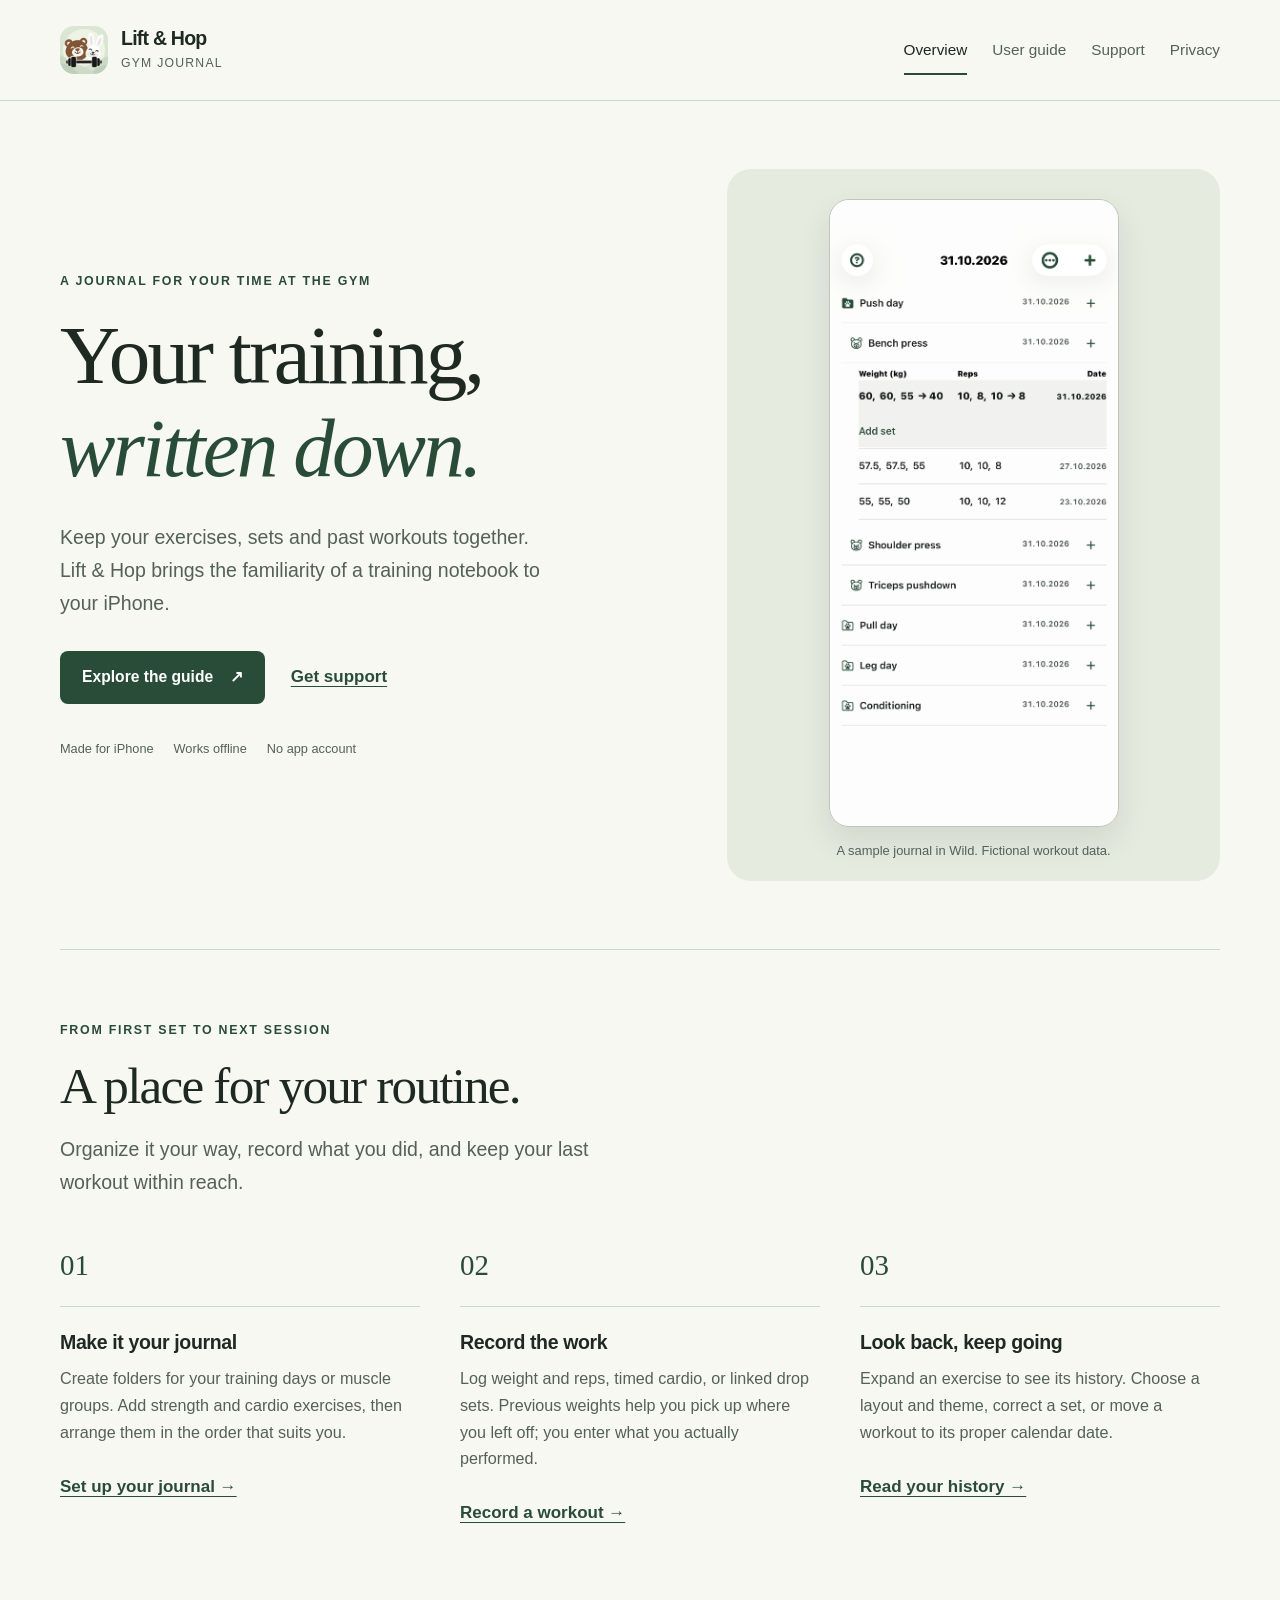
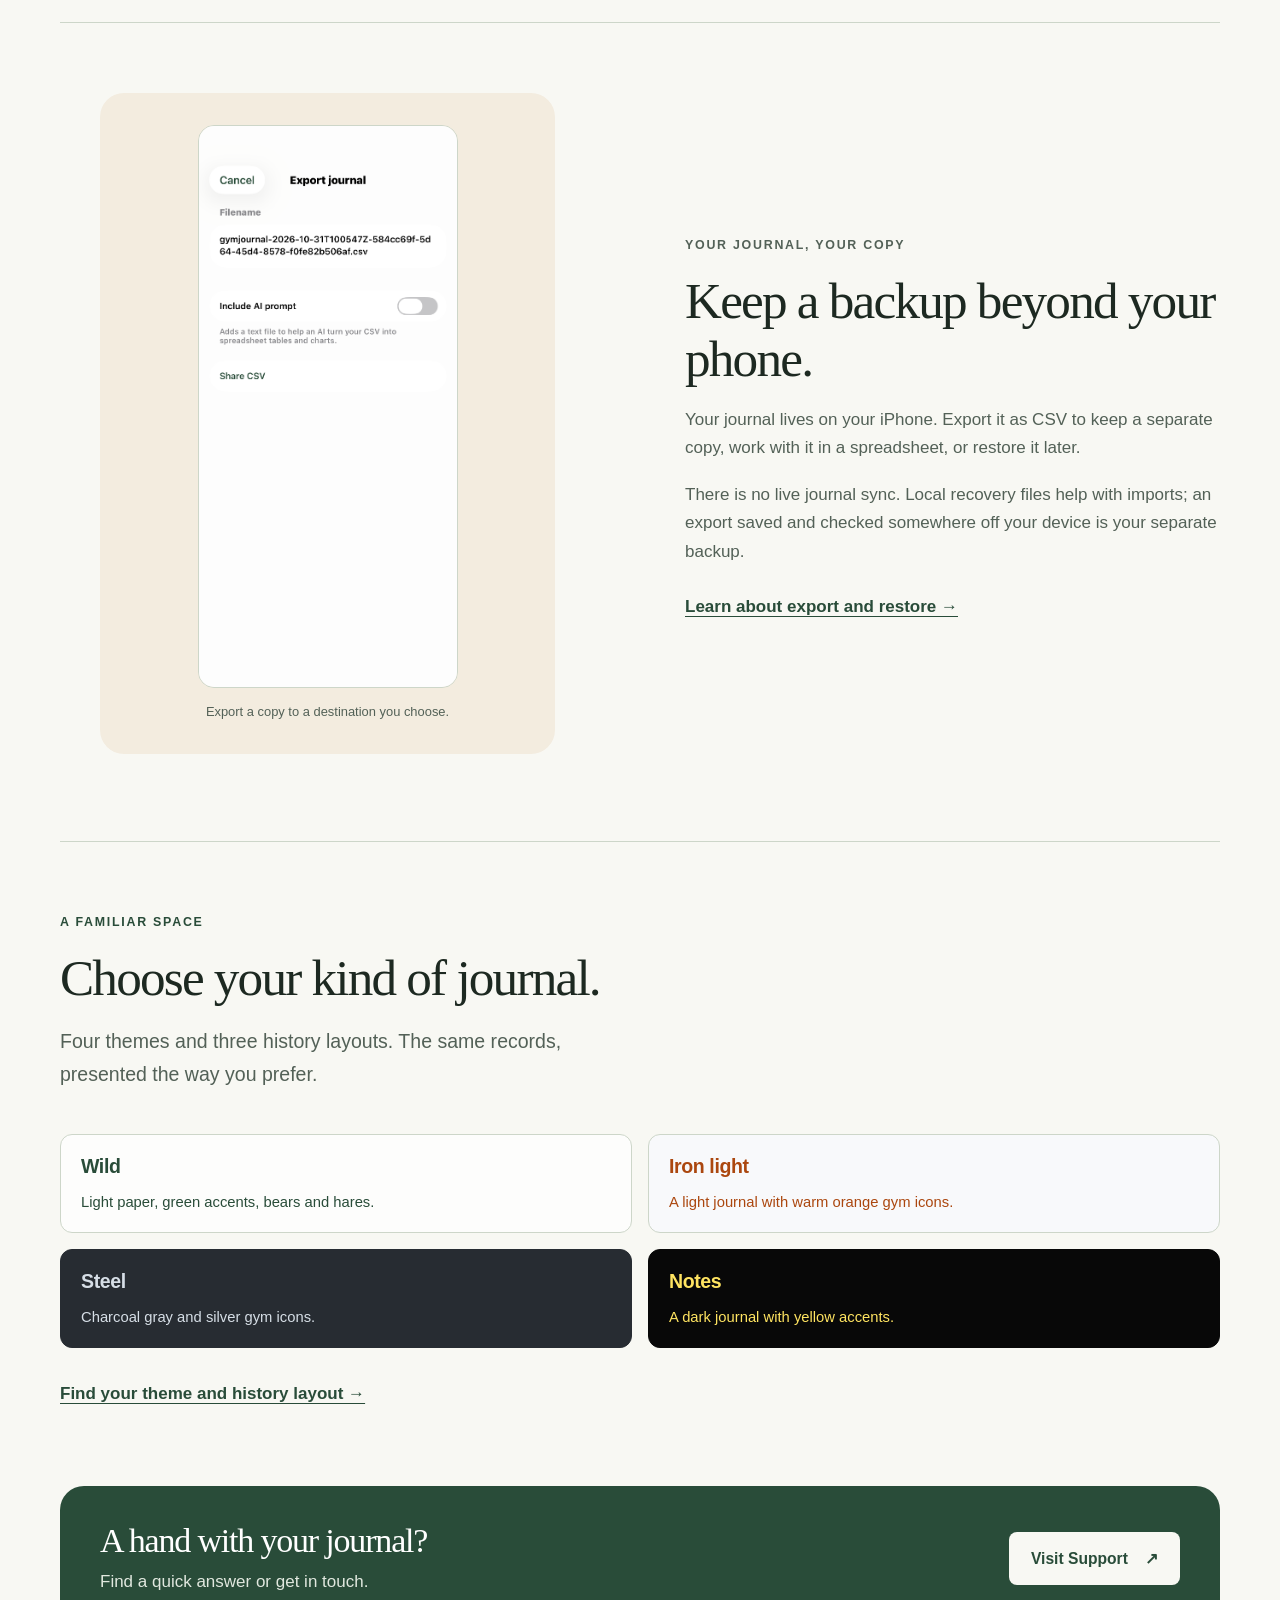
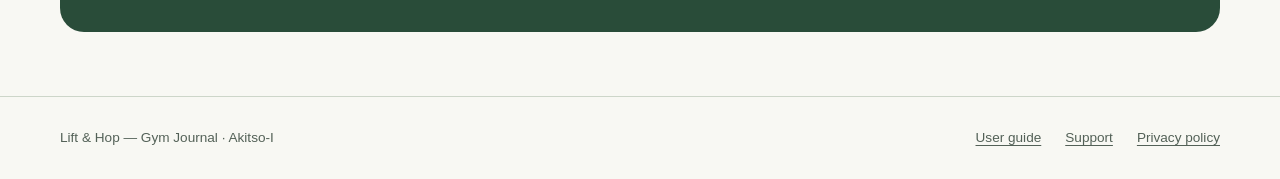
==== index.html @ 34c6dba9 "feat: add support, privacy and illustrated user guide (R3.4)" ====
<!doctype html>
<html lang="en">
<head>
    <meta charset="utf-8">
    <meta name="viewport" content="width=device-width, initial-scale=1">
    <meta name="description" content="Lift & Hop is an offline gym journal for iPhone. Learn to record strength and cardio workouts, organize your history, and keep your own backups.">
    <meta name="theme-color" content="#294c39">
    <title>Lift & Hop — Gym Journal</title>
    <link rel="icon" href="assets/app-icon.png" type="image/png">
    <link rel="stylesheet" href="styles.css">
</head>
<body>
    <a class="skip-link" href="#main">Skip to content</a>
    <header class="site-header">
        <div class="container header-inner">
            <a class="brand" href="index.html" aria-label="Lift and Hop home"><img src="assets/app-icon.png" width="48" height="48" alt=""><span><strong>Lift &amp; Hop</strong><small>Gym Journal</small></span></a>
            <nav class="main-nav" aria-label="Main navigation"><a href="index.html" aria-current="page">Overview</a><a href="user-guide.html">User guide</a><a href="support.html">Support</a><a href="privacy.html">Privacy</a></nav>
        </div>
    </header>
    <main id="main">
        <section class="container hero" aria-labelledby="hero-title">
            <div>
                <p class="eyebrow">A journal for your time at the gym</p>
                <h1 id="hero-title">Your training,<br><em>written down.</em></h1>
                <p class="lead">Keep your exercises, sets and past workouts together. Lift &amp; Hop brings the familiarity of a training notebook to your iPhone.</p>
                <div class="actions"><a class="button" href="user-guide.html">Explore the guide <span aria-hidden="true">↗</span></a><a class="text-link" href="support.html">Get support</a></div>
                <p class="hero-note"><span>Made for iPhone</span><span>Works offline</span><span>No app account</span></p>
            </div>
            <figure class="hero-visual">
                <img src="assets/screenshots/journal-wild.png" width="402" height="874" alt="Lift and Hop journal showing folders, exercises and workout history in the light Wild theme.">
                <figcaption>A sample journal in Wild. Fictional workout data.</figcaption>
            </figure>
        </section>
        <section class="container section" aria-labelledby="routine-title">
            <div class="section-heading"><p class="eyebrow">From first set to next session</p><h2 id="routine-title">A place for your routine.</h2><p class="lead">Organize it your way, record what you did, and keep your last workout within reach.</p></div>
            <ol class="steps">
                <li><span class="step-number" aria-hidden="true">01</span><h3>Make it your journal</h3><p>Create folders for your training days or muscle groups. Add strength and cardio exercises, then arrange them in the order that suits you.</p><a class="text-link" href="user-guide.html#get-started">Set up your journal →</a></li>
                <li><span class="step-number" aria-hidden="true">02</span><h3>Record the work</h3><p>Log weight and reps, timed cardio, or linked drop sets. Previous weights help you pick up where you left off; you enter what you actually performed.</p><a class="text-link" href="user-guide.html#record">Record a workout →</a></li>
                <li><span class="step-number" aria-hidden="true">03</span><h3>Look back, keep going</h3><p>Expand an exercise to see its history. Choose a layout and theme, correct a set, or move a workout to its proper calendar date.</p><a class="text-link" href="user-guide.html#history">Read your history →</a></li>
            </ol>
        </section>
        <section class="container section feature" aria-labelledby="backup-title">
            <figure class="feature-art"><img src="assets/screenshots/export.png" width="402" height="874" loading="lazy" alt="Export screen with a CSV filename, optional AI prompt and Share CSV button."><figcaption>Export a copy to a destination you choose.</figcaption></figure>
            <div class="feature-copy"><p class="eyebrow">Your journal, your copy</p><h2 id="backup-title">Keep a backup beyond your phone.</h2><p>Your journal lives on your iPhone. Export it as CSV to keep a separate copy, work with it in a spreadsheet, or restore it later.</p><p>There is no live journal sync. Local recovery files help with imports; an export saved and checked somewhere off your device is your separate backup.</p><a class="text-link" href="user-guide.html#backups">Learn about export and restore →</a></div>
        </section>
        <section class="container section" aria-labelledby="appearance-title">
            <div class="section-heading"><p class="eyebrow">A familiar space</p><h2 id="appearance-title">Choose your kind of journal.</h2><p class="lead">Four themes and three history layouts. The same records, presented the way you prefer.</p></div>
            <div class="theme-list"><div class="theme wild"><h3>Wild</h3><p>Light paper, green accents, bears and hares.</p></div><div class="theme iron"><h3>Iron light</h3><p>A light journal with warm orange gym icons.</p></div><div class="theme steel"><h3>Steel</h3><p>Charcoal gray and silver gym icons.</p></div><div class="theme notes"><h3>Notes</h3><p>A dark journal with yellow accents.</p></div></div>
            <a class="text-link" href="user-guide.html#appearance">Find your theme and history layout →</a>
        </section>
        <section class="container help-band" aria-labelledby="help-title"><div><h2 id="help-title">A hand with your journal?</h2><p>Find a quick answer or get in touch.</p></div><a class="button" href="support.html">Visit Support <span aria-hidden="true">↗</span></a></section>
    </main>
    <footer class="site-footer"><div class="container footer-inner"><p>Lift &amp; Hop — Gym Journal · Akitso-I</p><nav class="footer-links" aria-label="Footer navigation"><a href="user-guide.html">User guide</a><a href="support.html">Support</a><a href="privacy.html">Privacy policy</a></nav></div></footer>
</body>
</html>
---- styles.css ----
/* The website borrows the app's Wild palette. All fonts and assets stay local. */
:root {
    color-scheme: light;
    --paper: #f8f8f3;
    --white: #fff;
    --ink: #1d2921;
    --muted: #536157;
    --green: #294c39;
    --sage: #e5ebdf;
    --line: #cdd6c9;
    --warm: #f3ecdf;
    --radius: 24px;
    font-family: -apple-system, BlinkMacSystemFont, "Segoe UI", sans-serif;
    font-size: 17px;
}
* { box-sizing: border-box; }
html { scroll-behavior: smooth; scroll-padding-top: 2rem; }
body { margin: 0; background: var(--paper); color: var(--ink); line-height: 1.65; }
img { display: block; max-width: 100%; height: auto; }
a { color: var(--green); text-underline-offset: .22em; text-decoration-thickness: 1px; }
a:hover { text-decoration-thickness: 2px; }
a, button, summary { -webkit-tap-highlight-color: transparent; }
:focus-visible { outline: 3px solid #9a4e16; outline-offset: 5px; border-radius: 3px; }
::selection { background: #cbdcc4; }
h1, h2, h3, p, ul, ol, figure { margin-top: 0; }
h1, h2 { font-family: Georgia, "Times New Roman", serif; font-weight: 400; line-height: 1.12; letter-spacing: -.035em; }
h1 { font-size: clamp(3rem, 6.5vw, 5.9rem); margin-bottom: 1.5rem; }
h2 { font-size: clamp(2rem, 4vw, 3.1rem); margin-bottom: 1.1rem; }
h3 { font-size: 1.15rem; line-height: 1.35; letter-spacing: -.02em; margin-bottom: .6rem; }
p { margin-bottom: 1.15rem; }
li + li { margin-top: .45rem; }
strong { font-weight: 650; }
code { background: var(--sage); padding: .15em .35em; border-radius: 4px; font-size: .92em; }
hr { border: 0; border-top: 1px solid var(--line); margin: 2.5rem 0; }
.container { width: min(1160px, calc(100% - 64px)); margin-inline: auto; }
.skip-link { position: absolute; top: -100px; left: 1rem; background: var(--white); padding: .8rem 1.2rem; z-index: 20; }
.skip-link:focus { top: 1rem; }
.site-header { border-bottom: 1px solid var(--line); }
.header-inner { min-height: 100px; display: flex; align-items: center; justify-content: space-between; gap: 24px; }
.brand { display: flex; align-items: center; gap: 13px; text-decoration: none; color: var(--ink); flex-shrink: 0; }
.brand img { width: 48px; height: 48px; border-radius: 14px; }
.brand strong { display: block; font-size: 1.15rem; line-height: 1.2; letter-spacing: -.04em; }
.brand small { display: block; color: var(--muted); font-size: .72rem; letter-spacing: .1em; text-transform: uppercase; margin-top: 3px; }
.main-nav { display: flex; align-items: center; flex-wrap: wrap; gap: 6px 25px; }
.main-nav a { text-decoration: none; color: var(--muted); padding: 10px 0; font-size: .9rem; }
.main-nav a:hover, .main-nav a[aria-current="page"] { color: var(--ink); box-shadow: 0 2px var(--green); }
.eyebrow { color: var(--green); text-transform: uppercase; font-size: .73rem; letter-spacing: .14em; font-weight: 650; margin-bottom: 1rem; }
.lead { font-size: 1.15rem; color: var(--muted); max-width: 34rem; line-height: 1.7; }
.button { display: inline-flex; justify-content: center; align-items: center; gap: 1rem; background: var(--green); color: var(--white); text-decoration: none; border-radius: 8px; padding: .8rem 1.3rem; min-height: 48px; font-size: .92rem; font-weight: 600; }
.button:hover { background: #1d3b2b; }
.text-link { display: inline-flex; align-items: center; min-height: 44px; font-weight: 600; }
.actions { display: flex; flex-wrap: wrap; align-items: center; gap: 1.5rem; margin-top: 1.8rem; }
.hero { display: grid; grid-template-columns: 1.1fr .9fr; align-items: center; gap: 65px; padding-block: 68px; }
.hero h1 em { color: var(--green); font-style: italic; }
.hero .lead { max-width: 29rem; }
.hero-note { display: flex; flex-wrap: wrap; gap: 8px 20px; color: var(--muted); font-size: .75rem; margin-top: 2rem; }
.hero-visual { background: var(--sage); padding: 30px 38px 20px; border-radius: var(--radius); margin: 0; position: relative; }
.hero-visual img { width: 100%; max-width: 290px; margin: auto; border-radius: 20px; border: 1px solid #bec7bc; box-shadow: 0 14px 32px #1d292119; }
figcaption { color: var(--muted); font-size: .76rem; line-height: 1.5; margin-top: 14px; }
.hero-visual figcaption { text-align: center; }
.section { padding-block: 70px; border-top: 1px solid var(--line); }
.section-heading { max-width: 650px; margin-bottom: 2.5rem; }
.steps { list-style: none; padding: 0; display: grid; grid-template-columns: repeat(3, 1fr); gap: 40px; }
.steps li + li { margin-top: 0; }
.step-number { display: block; font-family: Georgia, serif; font-size: 1.7rem; color: var(--green); padding-bottom: 16px; border-bottom: 1px solid var(--line); margin-bottom: 22px; }
.steps p { color: var(--muted); font-size: .95rem; }
.feature { display: grid; grid-template-columns: 1fr 1fr; align-items: center; gap: 90px; }
.feature-art { padding: 32px; background: var(--warm); border-radius: var(--radius); }
.feature-art img { width: 260px; border-radius: 16px; margin-inline: auto; border: 1px solid var(--line); }
.feature-art figcaption { text-align: center; }
.feature-copy p { color: var(--muted); }
.check-list { padding-left: 1.2rem; }
.help-band { display: grid; grid-template-columns: 1fr auto; gap: 24px; align-items: center; padding: 36px 40px; background: var(--green); color: var(--white); border-radius: var(--radius); margin-bottom: 64px; }
.help-band h2 { font-size: 2rem; margin-bottom: .45rem; }
.help-band p { margin: 0; color: #e1e8df; }
.help-band a { background: var(--paper); color: var(--green); }
.page-intro { padding-block: 64px 42px; max-width: 850px; }
.page-intro h1 { font-size: clamp(3rem, 6vw, 4.8rem); }
.page-intro .lead { max-width: 700px; }
.byline { color: var(--muted); font-size: .82rem; }
.guide-layout { display: grid; grid-template-columns: 220px minmax(0, 1fr); gap: 64px; align-items: start; padding-bottom: 70px; }
.contents { position: sticky; top: 28px; border-top: 2px solid var(--green); padding-top: 18px; }
.contents h2 { font-family: inherit; font-size: .75rem; letter-spacing: .1em; font-weight: 650; text-transform: uppercase; margin-bottom: 14px; }
.contents ol { list-style: none; padding: 0; margin-bottom: 0; counter-reset: contents; }
.contents li { counter-increment: contents; margin: 0; }
.contents a { display: block; text-decoration: none; color: var(--muted); font-size: .85rem; padding: 9px 0; }
.contents a::before { content: counter(contents, decimal-leading-zero) "  "; color: var(--green); font-size: .7rem; white-space: pre; }
.contents a:hover { color: var(--green); text-decoration: underline; }
.guide-section { border-top: 1px solid var(--line); padding-block: 38px 20px; }
.guide-section:first-child { border-top: 0; padding-top: 0; }
.guide-section h2 { font-size: 2.1rem; }
.guide-section h3 { margin-top: 1.8rem; }
.guide-section p, .guide-section li { max-width: 72ch; }
.callout { border-left: 3px solid var(--green); background: var(--sage); padding: 18px 22px; border-radius: 0 10px 10px 0; margin: 24px 0; }
.callout p:last-child { margin-bottom: 0; }
.callout.warning { border-color: #82501d; background: var(--warm); }
.screenshot { margin: 26px 0 30px; max-width: 330px; }
.screenshot img { border: 1px solid var(--line); border-radius: 16px; width: 100%; }
.screenshot-pair { display: grid; grid-template-columns: 1fr 1fr; align-items: start; gap: 22px; margin-block: 26px; }
.screenshot-pair .screenshot { margin: 0; }
.data-table { width: 100%; border-collapse: collapse; margin: 24px 0; font-size: .92rem; }
.data-table th, .data-table td { text-align: left; padding: 12px 14px; border-bottom: 1px solid var(--line); vertical-align: top; }
.data-table th { background: var(--sage); font-weight: 600; }
.data-table td:first-child { font-weight: 600; }
.table-scroll { overflow-x: auto; }
.theme-list { display: grid; grid-template-columns: 1fr 1fr; gap: 16px; margin: 24px 0; }
.theme { padding: 18px 20px; border-radius: 12px; border: 1px solid var(--line); }
.theme p { margin-bottom: 0; font-size: .87rem; }
.theme.wild { background: #fdfdfc; color: #294c39; }
.theme.iron { background: #f8f9fb; color: #ab470f; }
.theme.steel { background: #272c32; color: #d6dee6; border-color: #272c32; }
.theme.notes { background: #080808; color: #ffe461; border-color: #080808; }
.support-layout { display: grid; grid-template-columns: 1.1fr .9fr; gap: 70px; padding-bottom: 70px; align-items: start; }
.contact-panel { padding: 32px; border: 1px solid var(--line); background: var(--white); border-radius: var(--radius); }
.contact-panel h2 { font-size: 2.1rem; }
.email { font-size: clamp(1.1rem, 2.3vw, 1.45rem); font-weight: 600; overflow-wrap: anywhere; }
.contact-panel ol { padding-left: 1.3rem; margin-top: 1.7rem; color: var(--muted); }
.small { font-size: .85rem; color: var(--muted); }
details { padding-block: 20px; border-bottom: 1px solid var(--line); }
summary { font-size: 1rem; font-weight: 600; cursor: pointer; padding-right: 20px; }
details p { margin-top: 14px; color: var(--muted); font-size: .93rem; }
details p:last-child { margin-bottom: 0; }
.prose { max-width: 760px; padding-bottom: 70px; }
.prose h2 { margin-top: 2.4rem; font-size: 1.9rem; }
.prose ul { padding-left: 1.4rem; }
.prose a { overflow-wrap: anywhere; }
.site-footer { border-top: 1px solid var(--line); padding-block: 30px; }
.footer-inner { display: flex; justify-content: space-between; flex-wrap: wrap; gap: 20px; font-size: .8rem; color: var(--muted); }
.footer-inner p { margin: 0; }
.footer-links { display: flex; flex-wrap: wrap; gap: 12px 24px; }
.footer-links a { color: var(--muted); }
@media (max-width: 900px) {
    .hero { gap: 35px; }
    .hero-visual { padding: 24px; }
    .feature { gap: 40px; }
    .guide-layout { grid-template-columns: 180px minmax(0, 1fr); gap: 32px; }
    .support-layout { gap: 32px; }
}
@media (max-width: 680px) {
    .container { width: calc(100% - 36px); }
    .header-inner { align-items: flex-start; flex-direction: column; gap: 8px; padding-block: 18px 8px; }
    .main-nav { width: 100%; justify-content: space-between; gap: 8px; }
    .main-nav a { font-size: .85rem; }
    .hero { grid-template-columns: 1fr; gap: 38px; padding-block: 38px; }
    .hero h1 { font-size: clamp(3rem, 12vw, 4.5rem); }
    .hero-visual { padding: 28px; }
    .hero-visual img { max-width: 270px; }
    .hero-note { margin-top: 1.4rem; }
    .section { padding-block: 44px; }
    .steps { grid-template-columns: 1fr; gap: 20px; }
    .step-number { padding-bottom: 8px; margin-bottom: 12px; }
    .feature, .support-layout { grid-template-columns: 1fr; gap: 30px; }
    .feature-art { order: 2; }
    .help-band { grid-template-columns: 1fr; padding: 28px; margin-bottom: 40px; }
    .help-band .button { justify-self: start; }
    .page-intro { padding-block: 38px 28px; }
    .guide-layout { grid-template-columns: 1fr; gap: 35px; padding-bottom: 40px; }
    .contents { position: static; }
    .contents ol { display: grid; grid-template-columns: 1fr 1fr; gap: 0 12px; }
    .contents a { min-height: 44px; }
    .guide-section { padding-top: 30px; }
    .screenshot-pair { gap: 14px; }
    .contact-panel { padding: 25px; }
    .support-layout { padding-bottom: 45px; }
    .data-table th, .data-table td { padding: 10px 8px; }
}
@media (prefers-reduced-motion: reduce) { html { scroll-behavior: auto; } }
@media print {
    :root { font-size: 11pt; }
    body { background: white; color: black; }
    .site-header, .site-footer, .contents, .skip-link, .help-band { display: none; }
    .container { width: 100%; }
    .guide-layout, .support-layout { display: block; }
    .page-intro { padding-top: 0; }
    .guide-section { break-inside: avoid-page; }
    .screenshot { max-width: 180px; }
    .screenshot-pair { max-width: 390px; }
    a { color: black; }
}
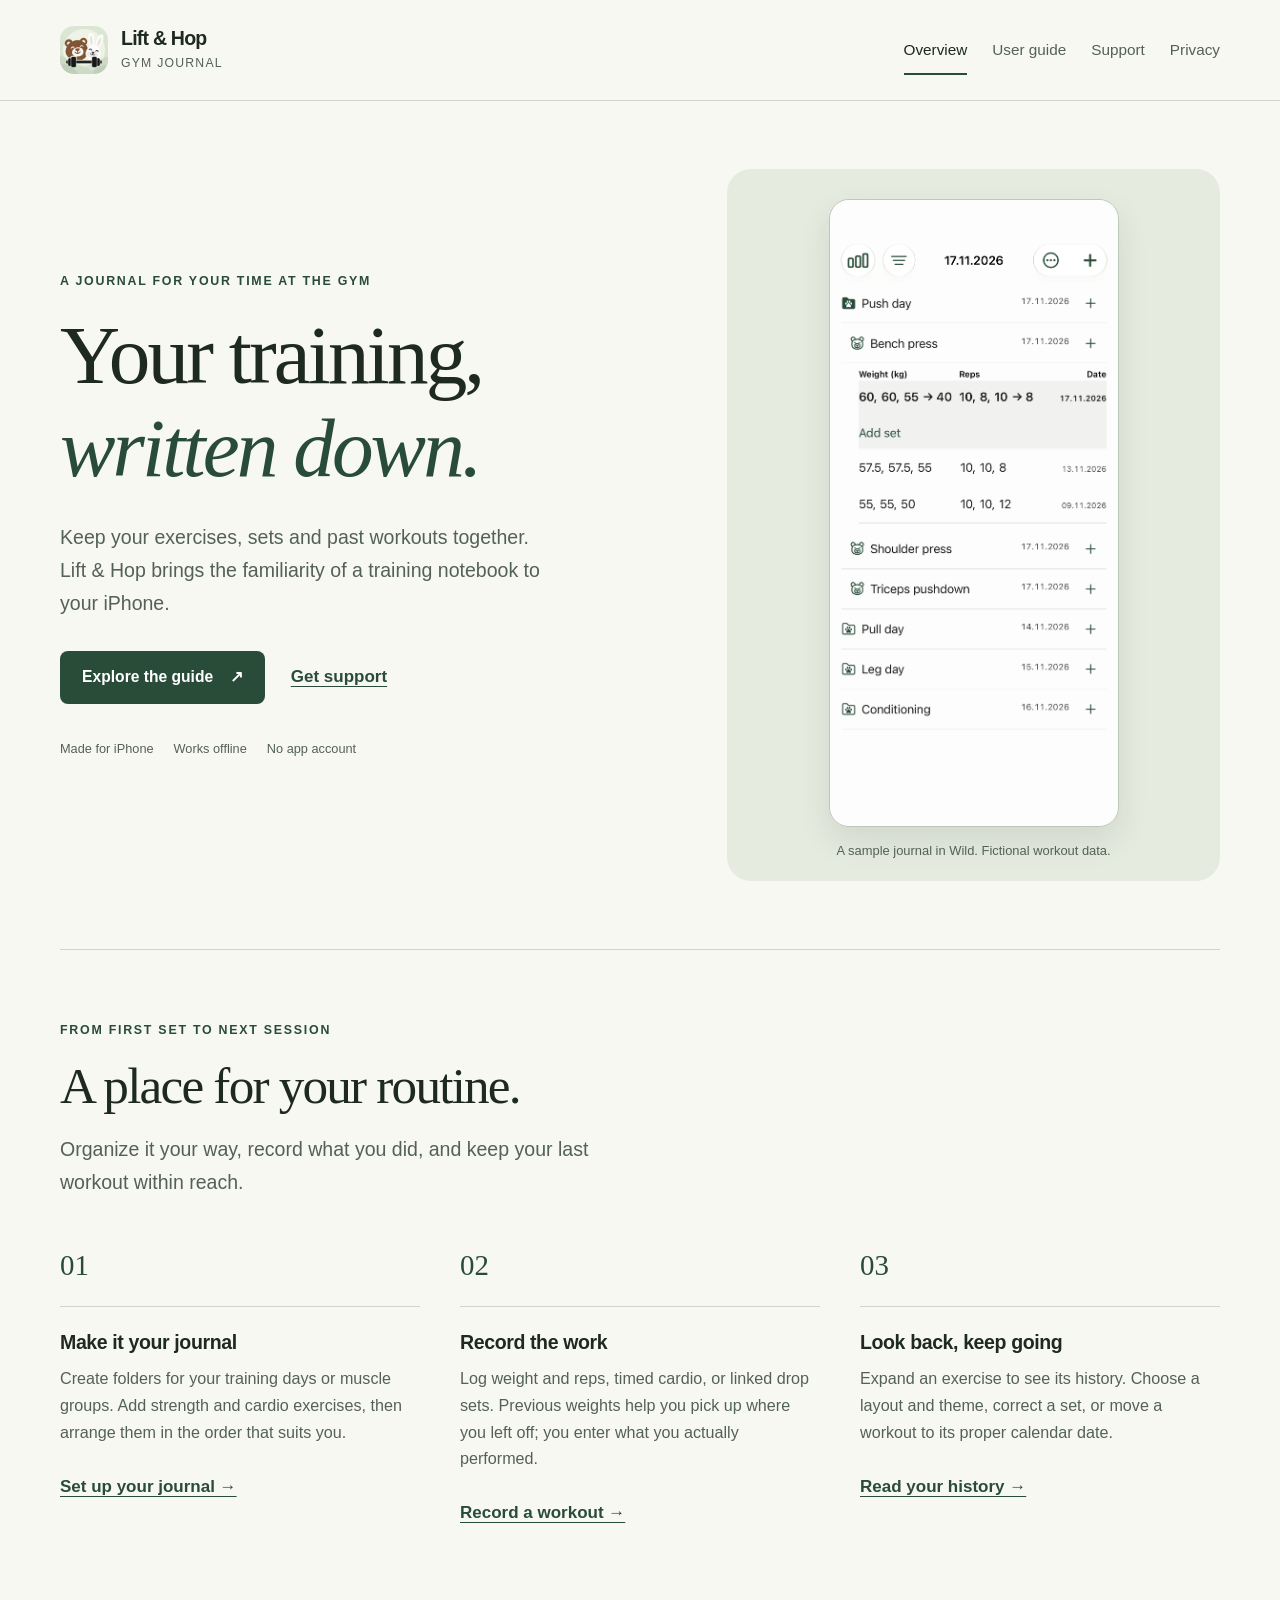
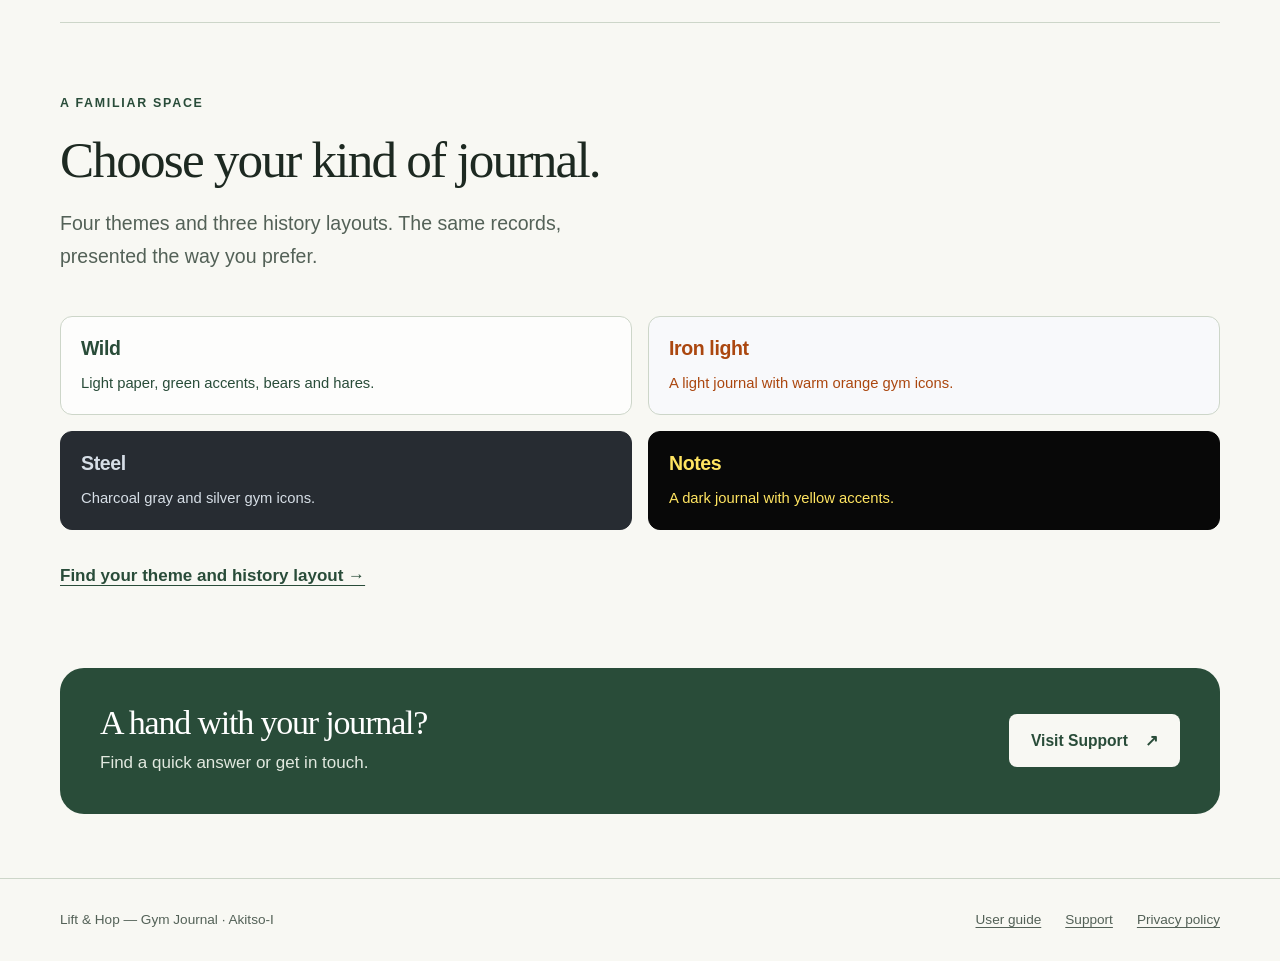
==== commit df18c7cd: "docs: refresh website guide and native screenshots" ====
--- a/index.html
+++ b/index.html
@@ -39,10 +39,6 @@
                 <li><span class="step-number" aria-hidden="true">03</span><h3>Look back, keep going</h3><p>Expand an exercise to see its history. Choose a layout and theme, correct a set, or move a workout to its proper calendar date.</p><a class="text-link" href="user-guide.html#history">Read your history →</a></li>
             </ol>
         </section>
-        <section class="container section feature" aria-labelledby="backup-title">
-            <figure class="feature-art"><img src="assets/screenshots/export.png" width="402" height="874" loading="lazy" alt="Export screen with a CSV filename, optional AI prompt and Share CSV button."><figcaption>Export a copy to a destination you choose.</figcaption></figure>
-            <div class="feature-copy"><p class="eyebrow">Your journal, your copy</p><h2 id="backup-title">Keep a backup beyond your phone.</h2><p>Your journal lives on your iPhone. Export it as CSV to keep a separate copy, work with it in a spreadsheet, or restore it later.</p><p>There is no live journal sync. Local recovery files help with imports; an export saved and checked somewhere off your device is your separate backup.</p><a class="text-link" href="user-guide.html#backups">Learn about export and restore →</a></div>
-        </section>
         <section class="container section" aria-labelledby="appearance-title">
             <div class="section-heading"><p class="eyebrow">A familiar space</p><h2 id="appearance-title">Choose your kind of journal.</h2><p class="lead">Four themes and three history layouts. The same records, presented the way you prefer.</p></div>
             <div class="theme-list"><div class="theme wild"><h3>Wild</h3><p>Light paper, green accents, bears and hares.</p></div><div class="theme iron"><h3>Iron light</h3><p>A light journal with warm orange gym icons.</p></div><div class="theme steel"><h3>Steel</h3><p>Charcoal gray and silver gym icons.</p></div><div class="theme notes"><h3>Notes</h3><p>A dark journal with yellow accents.</p></div></div>
